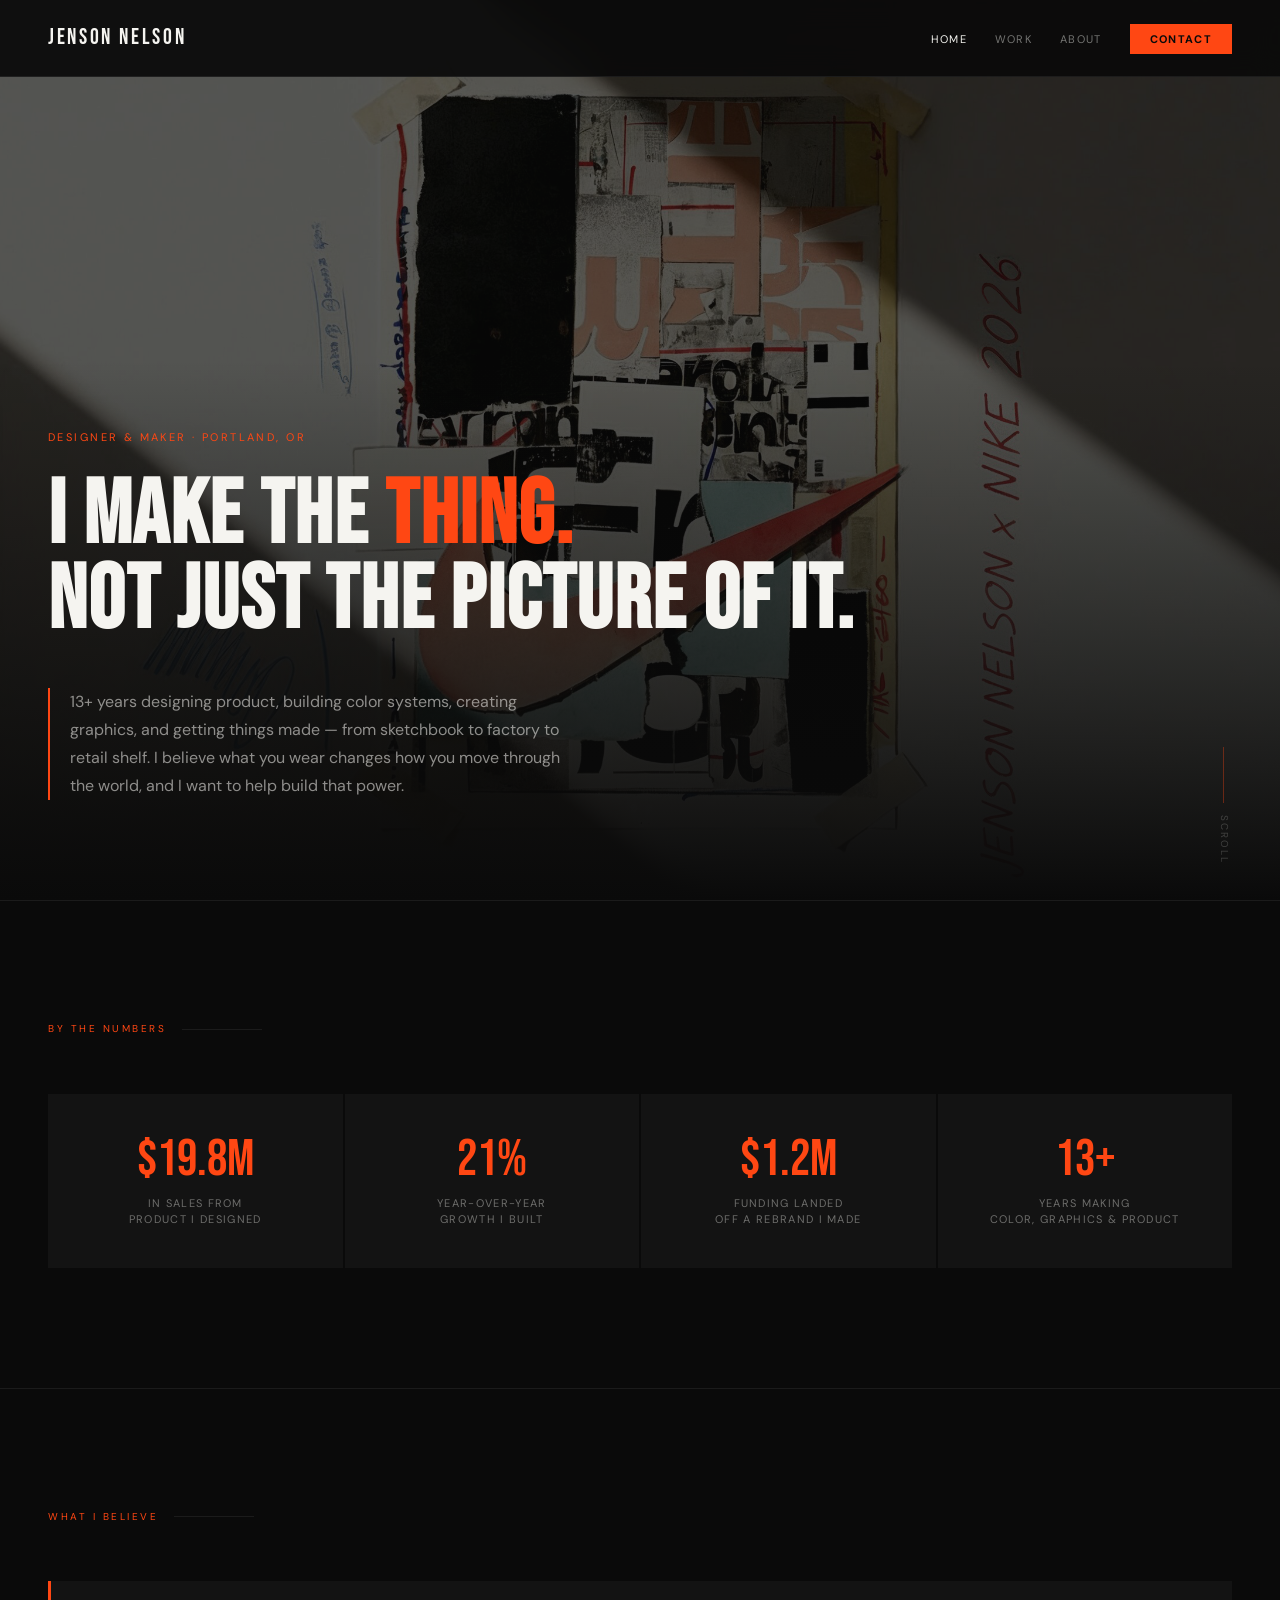
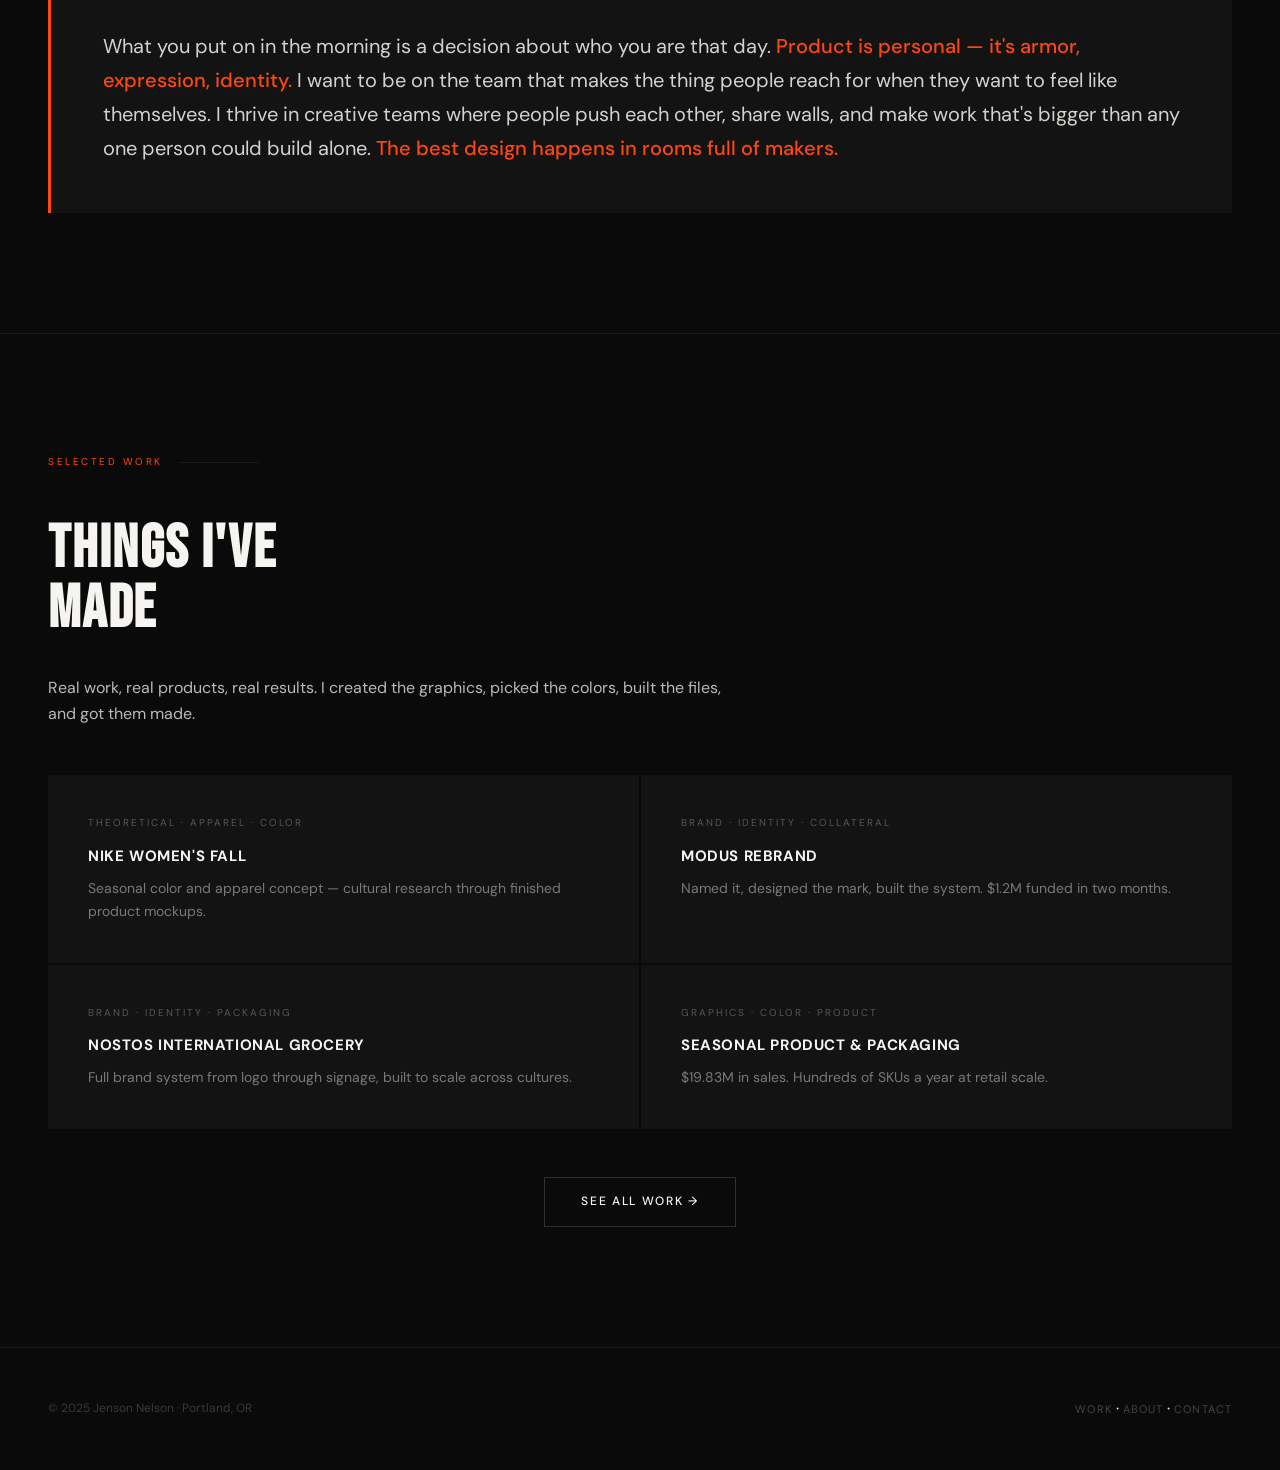
==== Deploy/index.html @ 968c905e "Add files via upload" ====
<!DOCTYPE html>
<html lang="en">
<head>
<meta charset="UTF-8">
<meta name="viewport" content="width=device-width, initial-scale=1.0">
<title>Jenson Nelson — Designer · Color · Graphics · Product</title>
<meta name="description" content="Designer and maker with 13+ years building product, color systems, packaging, and apparel graphics — from sketchbook to retail shelf.">
<link rel="preconnect" href="https://fonts.googleapis.com">
<link rel="preconnect" href="https://fonts.gstatic.com" crossorigin>
<link href="https://fonts.googleapis.com/css2?family=Bebas+Neue&family=DM+Sans:ital,wght@0,300;0,400;0,500;0,700;1,300;1,400&display=swap" rel="stylesheet">
<link rel="stylesheet" href="style.css">
<style>
  /* === HOME-SPECIFIC === */
  .hero {
    min-height: 100vh;
    display: flex;
    flex-direction: column;
    justify-content: flex-end;
    padding: 0 48px 100px;
    position: relative;
    overflow: hidden;
  }
  .hero::before {
    content: '';
    position: absolute;
    inset: 0;
    background: url('hero-bg.jpg') center/cover no-repeat;
    opacity: 0.32;
    pointer-events: none;
  }
  .hero::after {
    content: '';
    position: absolute;
    inset: 0;
    background: linear-gradient(to top, var(--black) 0%, transparent 60%);
    pointer-events: none;
  }
  .hero-content { position: relative; z-index: 2; }
  .hero-eyebrow {
    font-size: 11px;
    letter-spacing: 0.22em;
    text-transform: uppercase;
    color: var(--orange);
    margin-bottom: 28px;
  }
  .hero-title {
    font-family: var(--serif);
    font-size: clamp(46px, 7vw, 96px);
    line-height: 0.95;
    letter-spacing: 0.02em;
    max-width: 860px;
    margin-bottom: 44px;
  }
  .hero-title span { color: var(--orange); }
  .hero-sub {
    font-size: 16px;
    color: rgba(245,244,240,0.55);
    max-width: 520px;
    line-height: 1.75;
    border-left: 2px solid var(--orange);
    padding-left: 20px;
    margin: 0;
  }
  .scroll-cue {
    position: absolute;
    bottom: 36px; right: 48px;
    font-size: 10px;
    letter-spacing: 0.2em;
    text-transform: uppercase;
    color: rgba(245,244,240,0.2);
    writing-mode: vertical-rl;
    display: flex;
    align-items: center;
    gap: 12px;
    z-index: 2;
  }
  .scroll-cue::before {
    content: '';
    display: block;
    width: 1px;
    height: 56px;
    background: rgba(255,71,19,0.35);
  }

  /* Stats */
  .stats {
    display: grid;
    grid-template-columns: repeat(4, 1fr);
    gap: 2px;
    margin-top: 56px;
  }
  .stat {
    background: var(--mid);
    padding: 40px 32px;
    text-align: center;
    position: relative;
    overflow: hidden;
  }
  .stat::after {
    content: '';
    position: absolute;
    bottom: 0; left: 0; right: 0;
    height: 2px;
    background: var(--orange);
    transform: scaleX(0);
    transition: transform 0.4s ease;
  }
  .stat:hover::after { transform: scaleX(1); }
  .stat-num {
    font-family: var(--serif);
    font-size: clamp(34px, 4vw, 52px);
    color: var(--orange);
    line-height: 1;
    margin-bottom: 10px;
  }
  .stat-label {
    font-size: 11px;
    letter-spacing: 0.12em;
    text-transform: uppercase;
    color: rgba(245,244,240,0.4);
    line-height: 1.5;
  }

  /* Philosophy bar */
  .philosophy {
    background: var(--mid);
    border-left: 3px solid var(--orange);
    padding: 48px 52px;
    margin-top: 56px;
    font-size: 20px;
    line-height: 1.7;
    color: rgba(245,244,240,0.85);
  }
  .philosophy em {
    color: var(--orange);
    font-style: normal;
    font-weight: 500;
  }

  /* Work preview cards */
  .preview-grid {
    display: grid;
    grid-template-columns: 1fr 1fr;
    gap: 2px;
    margin-top: 48px;
  }
  .preview-card {
    background: var(--mid);
    padding: 40px;
    text-decoration: none;
    color: inherit;
    position: relative;
    overflow: hidden;
  }
  .preview-card::before {
    content: '';
    position: absolute;
    top: 0; left: 0;
    width: 3px;
    height: 0;
    background: var(--orange);
    transition: height 0.4s ease;
  }
  .preview-card:hover::before { height: 100%; }
  .preview-card:hover { opacity: 1; }
  .preview-card .eyebrow {
    font-size: 10px;
    letter-spacing: 0.2em;
    text-transform: uppercase;
    color: rgba(245,244,240,0.3);
    margin-bottom: 12px;
  }
  .preview-card h4 {
    font-size: 15px;
    text-transform: uppercase;
    letter-spacing: 0.04em;
    color: var(--white);
    margin-bottom: 8px;
  }
  .preview-card p {
    font-size: 14px;
    color: rgba(245,244,240,0.45);
    max-width: 100%;
    margin: 0;
    line-height: 1.65;
  }

  .home-cta {
    text-align: center;
    margin-top: 48px;
  }

  @media (max-width: 900px) {
    .stats { grid-template-columns: 1fr 1fr; }
    .preview-grid { grid-template-columns: 1fr; }
  }
  @media (max-width: 600px) {
    .hero { padding: 0 24px 60px; }
    .stats { grid-template-columns: 1fr; }
    .stat { padding: 28px 24px; }
    .philosophy { padding: 32px 24px; font-size: 17px; }
  }
</style>
</head>
<body>

<nav>
  <a href="index.html" class="nav-name">JENSON NELSON</a>
  <ul class="nav-links">
    <li><a href="index.html" class="active">Home</a></li>
    <li><a href="work.html" class="nav-hide">Work</a></li>
    <li><a href="about.html" class="nav-hide">About</a></li>
    <li><a href="contact.html" class="nav-cta">Contact</a></li>
  </ul>
</nav>

<!-- HERO -->
<div class="hero">
  <div class="hero-content">
    <div class="hero-eyebrow anim-1">Designer & Maker · Portland, OR</div>
    <h1 class="hero-title anim-2">I MAKE THE <span>THING.</span><br>NOT JUST THE PICTURE OF IT.</h1>
    <p class="hero-sub anim-3">13+ years designing product, building color systems, creating graphics, and getting things made — from sketchbook to factory to retail shelf. I believe what you wear changes how you move through the world, and I want to help build that power.</p>
  </div>
  <div class="scroll-cue">Scroll</div>
</div>

<!-- STATS -->
<section id="impact">
  <div class="section-label">By the Numbers</div>
  <div class="stats reveal">
    <div class="stat">
      <div class="stat-num">$19.8M</div>
      <div class="stat-label">In Sales from<br>Product I Designed</div>
    </div>
    <div class="stat">
      <div class="stat-num">21%</div>
      <div class="stat-label">Year-over-Year<br>Growth I Built</div>
    </div>
    <div class="stat">
      <div class="stat-num">$1.2M</div>
      <div class="stat-label">Funding Landed<br>off a Rebrand I Made</div>
    </div>
    <div class="stat">
      <div class="stat-num">13+</div>
      <div class="stat-label">Years Making<br>Color, Graphics & Product</div>
    </div>
  </div>
</section>

<!-- PHILOSOPHY -->
<section>
  <div class="section-label">What I Believe</div>
  <div class="philosophy reveal">
    What you put on in the morning is a decision about who you are that day. <em>Product is personal — it's armor, expression, identity.</em> I want to be on the team that makes the thing people reach for when they want to feel like themselves. I thrive in creative teams where people push each other, share walls, and make work that's bigger than any one person could build alone. <em>The best design happens in rooms full of makers.</em>
  </div>
</section>

<!-- WORK PREVIEW -->
<section>
  <div class="section-label">Selected Work</div>
  <h2 class="reveal">THINGS I'VE<br>MADE</h2>
  <p class="reveal">Real work, real products, real results. I created the graphics, picked the colors, built the files, and got them made.</p>

  <div class="preview-grid reveal">
    <a href="work.html#nike-womens" class="preview-card">
      <div class="eyebrow">Theoretical · Apparel · Color</div>
      <h4>Nike Women's Fall</h4>
      <p>Seasonal color and apparel concept — cultural research through finished product mockups.</p>
    </a>
    <a href="work.html#modus" class="preview-card">
      <div class="eyebrow">Brand · Identity · Collateral</div>
      <h4>Modus Rebrand</h4>
      <p>Named it, designed the mark, built the system. $1.2M funded in two months.</p>
    </a>
    <a href="work.html#nostos" class="preview-card">
      <div class="eyebrow">Brand · Identity · Packaging</div>
      <h4>Nostos International Grocery</h4>
      <p>Full brand system from logo through signage, built to scale across cultures.</p>
    </a>
    <a href="work.html#seasonal" class="preview-card">
      <div class="eyebrow">Graphics · Color · Product</div>
      <h4>Seasonal Product & Packaging</h4>
      <p>$19.83M in sales. Hundreds of SKUs a year at retail scale.</p>
    </a>
  </div>

  <div class="home-cta reveal" style="margin-top: 48px;">
    <a href="work.html" class="btn-secondary">See All Work →</a>
  </div>
</section>

<footer>
  <p>&copy; 2025 Jenson Nelson · Portland, OR</p>
  <nav>
    <a href="work.html">Work</a> &nbsp;&middot;&nbsp;
    <a href="about.html">About</a> &nbsp;&middot;&nbsp;
    <a href="contact.html">Contact</a>
  </nav>
</footer>

<script>
  const reveals = document.querySelectorAll('.reveal');
  const observer = new IntersectionObserver((entries) => {
    entries.forEach(entry => {
      if (entry.isIntersecting) {
        entry.target.classList.add('visible');
        observer.unobserve(entry.target);
      }
    });
  }, { threshold: 0.12 });
  reveals.forEach(el => observer.observe(el));
</script>
</body>
</html>
---- Deploy/style.css ----
@import url('https://fonts.googleapis.com/css2?family=Bebas+Neue&family=DM+Sans:ital,wght@0,300;0,400;0,500;0,700;1,300;1,400&display=swap');

*, *::before, *::after { box-sizing: border-box; margin: 0; padding: 0; }

:root {
  --black: #0a0a0a;
  --white: #f5f4f0;
  --orange: #FF4713;
  --mid: #131313;
  --rule: rgba(255,255,255,0.07);
  --serif: 'Bebas Neue', sans-serif;
  --body: 'DM Sans', sans-serif;
}

html { scroll-behavior: smooth; }

body {
  background: var(--black);
  color: var(--white);
  font-family: var(--body);
  font-size: 16px;
  line-height: 1.65;
  -webkit-font-smoothing: antialiased;
}

a { color: var(--orange); text-decoration: none; transition: opacity 0.2s; }
a:hover { opacity: 0.75; }

/* === NAV === */
nav {
  position: fixed;
  top: 0; left: 0; right: 0;
  z-index: 100;
  display: flex;
  justify-content: space-between;
  align-items: center;
  padding: 20px 48px;
  background: rgba(10,10,10,0.92);
  backdrop-filter: blur(14px);
  -webkit-backdrop-filter: blur(14px);
  border-bottom: 1px solid var(--rule);
}
.nav-name {
  font-family: var(--serif);
  font-size: 22px;
  letter-spacing: 0.12em;
  color: var(--white);
  text-decoration: none;
}
.nav-name:hover { opacity: 1; }
.nav-links { display: flex; gap: 28px; list-style: none; align-items: center; }
.nav-links a {
  color: rgba(245,244,240,0.45);
  font-size: 11px;
  letter-spacing: 0.12em;
  text-transform: uppercase;
  transition: color 0.2s;
  text-decoration: none;
}
.nav-links a:hover { color: var(--white); opacity: 1; }
.nav-links a.active { color: var(--white); }
.nav-cta {
  background: var(--orange) !important;
  color: var(--black) !important;
  padding: 8px 20px;
  font-weight: 700 !important;
  font-size: 11px;
  letter-spacing: 0.1em;
  text-transform: uppercase;
}
.nav-cta:hover { background: #e03e10 !important; opacity: 1 !important; }

/* === SHARED SECTION === */
section { padding: 120px 48px; border-top: 1px solid var(--rule); }

.section-label {
  font-size: 10px;
  letter-spacing: 0.25em;
  text-transform: uppercase;
  color: var(--orange);
  margin-bottom: 48px;
  display: flex;
  align-items: center;
  gap: 16px;
}
.section-label::after {
  content: '';
  flex: 1;
  height: 1px;
  background: var(--rule);
  max-width: 80px;
}

h2 {
  font-family: var(--serif);
  font-size: clamp(34px, 5vw, 60px);
  letter-spacing: 0.03em;
  line-height: 1;
  margin-bottom: 36px;
}

p { color: rgba(245,244,240,0.75); max-width: 700px; margin-bottom: 20px; }
strong { color: var(--white); font-weight: 500; }

/* === BUTTONS === */
.btn-primary {
  display: inline-block;
  background: var(--orange);
  color: var(--black);
  padding: 14px 36px;
  font-size: 12px;
  font-weight: 700;
  letter-spacing: 0.14em;
  text-transform: uppercase;
  text-decoration: none;
  transition: background 0.2s;
}
.btn-primary:hover { background: #e03e10; opacity: 1; }
.btn-secondary {
  display: inline-block;
  border: 1px solid rgba(245,244,240,0.15);
  color: var(--white);
  padding: 14px 36px;
  font-size: 12px;
  font-weight: 500;
  letter-spacing: 0.14em;
  text-transform: uppercase;
  text-decoration: none;
  transition: border-color 0.2s;
}
.btn-secondary:hover { border-color: rgba(245,244,240,0.4); opacity: 1; }

/* === FOOTER === */
footer {
  padding: 48px;
  border-top: 1px solid var(--rule);
  display: flex;
  justify-content: space-between;
  align-items: center;
}
footer p {
  font-size: 12px;
  color: rgba(245,244,240,0.2);
  margin: 0;
  max-width: 100%;
}
footer nav { position: static; border: none; background: none; backdrop-filter: none; padding: 0; }
footer nav a {
  font-size: 11px;
  letter-spacing: 0.1em;
  text-transform: uppercase;
  color: rgba(245,244,240,0.25);
}
footer nav a:hover { color: var(--white); opacity: 1; }

/* === ANIMATIONS === */
@keyframes fadeUp {
  from { opacity: 0; transform: translateY(24px); }
  to { opacity: 1; transform: translateY(0); }
}
.anim-1 { animation: fadeUp 0.7s ease 0.2s both; }
.anim-2 { animation: fadeUp 0.7s ease 0.35s both; }
.anim-3 { animation: fadeUp 0.7s ease 0.5s both; }
.anim-4 { animation: fadeUp 0.7s ease 0.65s both; }

.reveal {
  opacity: 0;
  transform: translateY(20px);
  transition: opacity 0.6s ease, transform 0.6s ease;
}
.reveal.visible { opacity: 1; transform: translateY(0); }

/* === RESPONSIVE === */
@media (max-width: 600px) {
  nav { padding: 16px 24px; }
  .nav-links .nav-hide { display: none; }
  section { padding: 80px 24px; }
  footer { padding: 32px 24px; flex-direction: column; gap: 16px; text-align: center; }
}
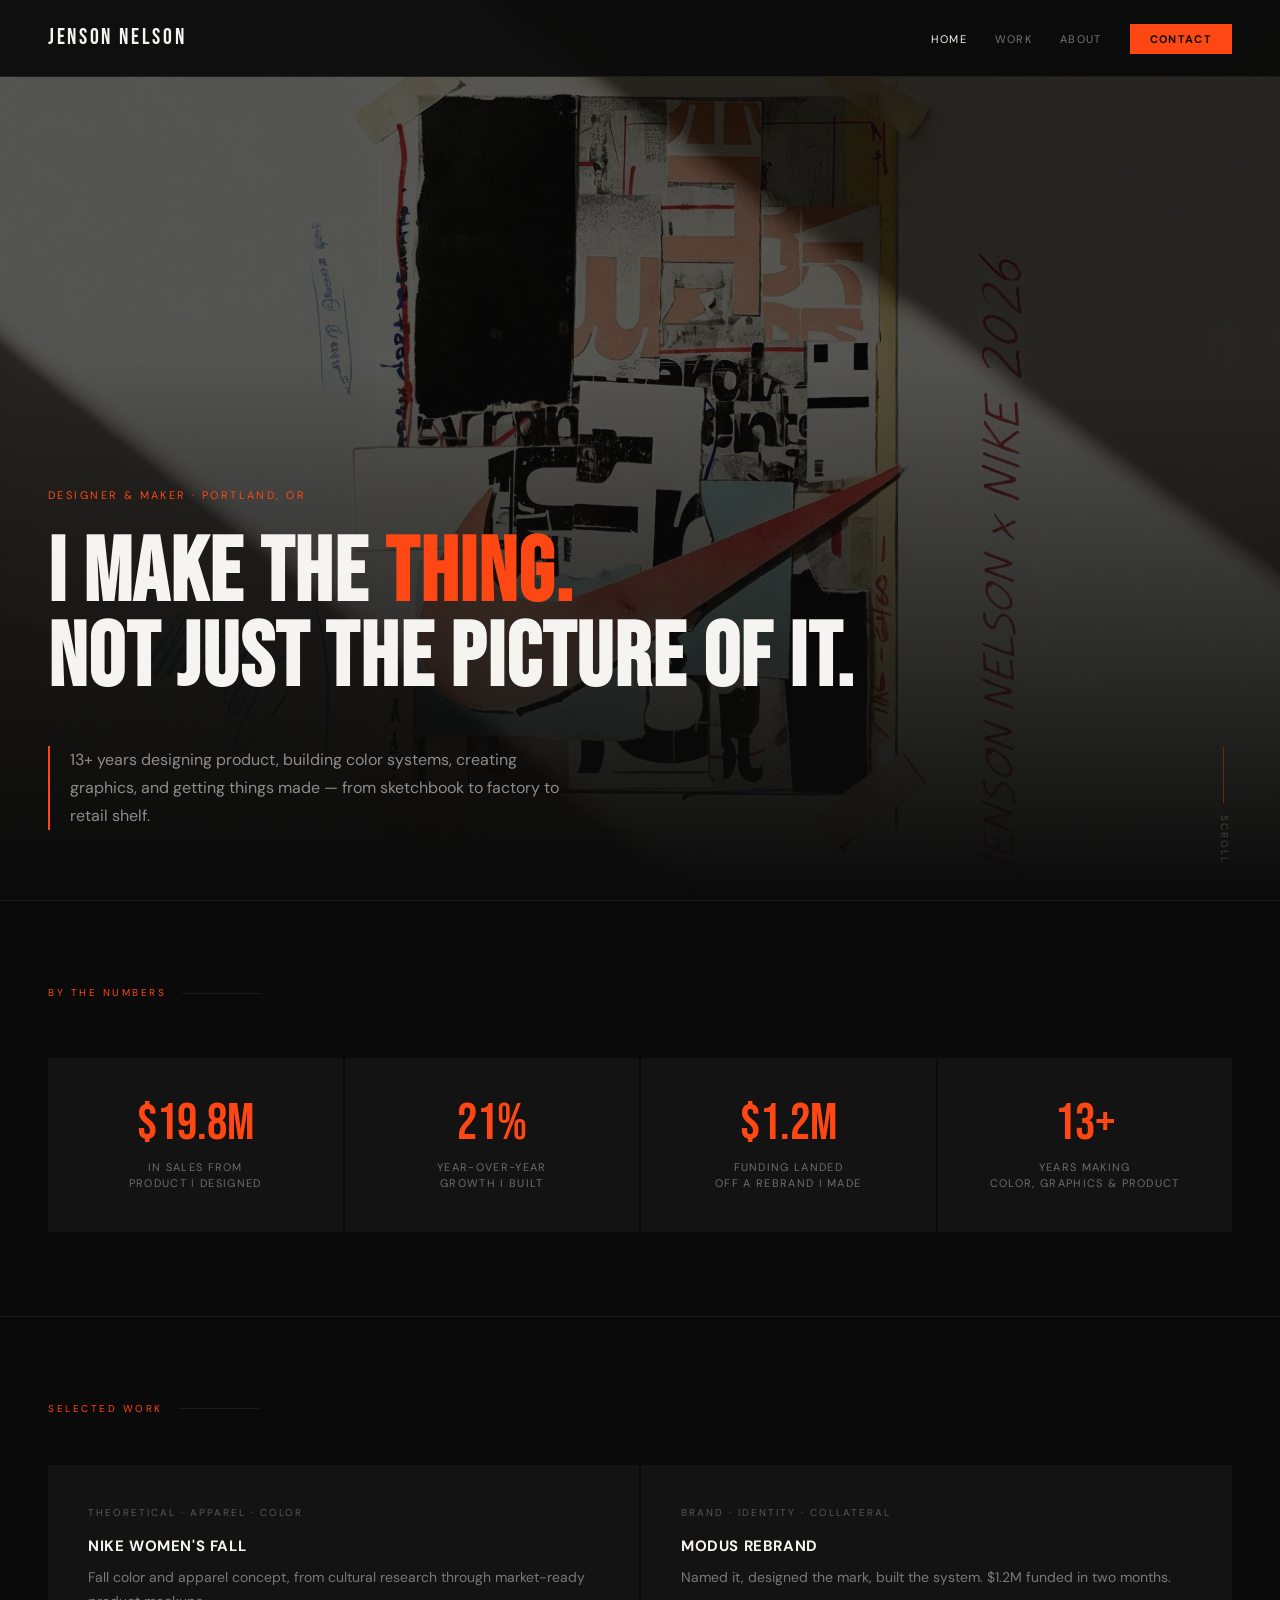
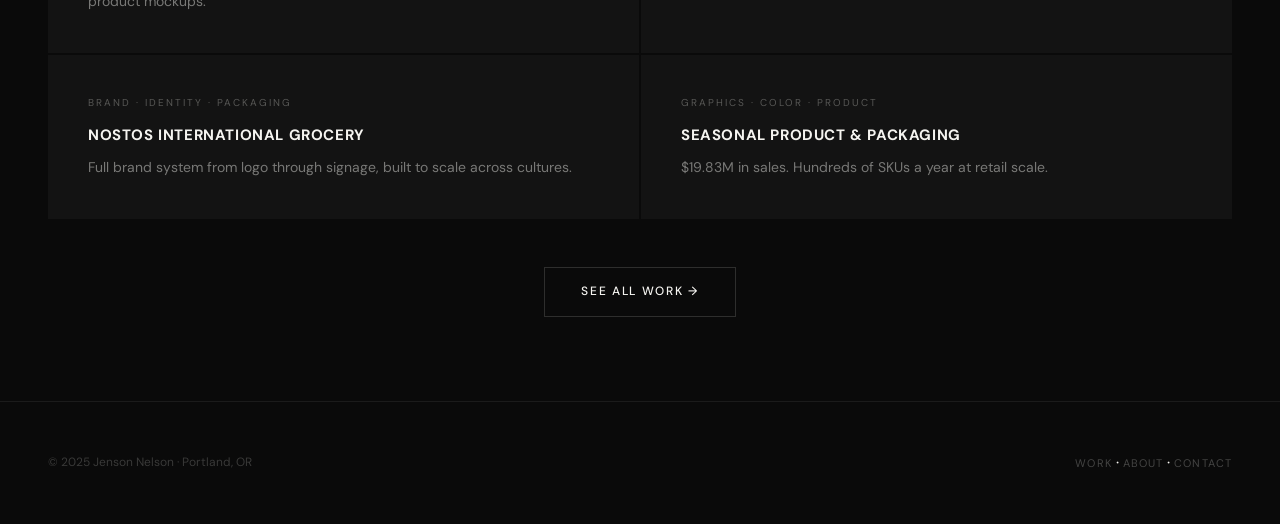
==== commit 31fc9101: "Update index.html gjg to jdi" ====
--- a/Deploy/index.html
+++ b/Deploy/index.html
@@ -16,7 +16,7 @@
     display: flex;
     flex-direction: column;
     justify-content: flex-end;
-    padding: 0 48px 100px;
+    padding: 0 48px 70px;
     position: relative;
     overflow: hidden;
   }
@@ -195,7 +195,7 @@
     .preview-grid { grid-template-columns: 1fr; }
   }
   @media (max-width: 600px) {
-    .hero { padding: 0 24px 60px; }
+    .hero { padding: 0 24px 42px; }
     .stats { grid-template-columns: 1fr; }
     .stat { padding: 28px 24px; }
     .philosophy { padding: 32px 24px; font-size: 17px; }
@@ -208,8 +208,8 @@
   <a href="index.html" class="nav-name">JENSON NELSON</a>
   <ul class="nav-links">
     <li><a href="index.html" class="active">Home</a></li>
-    <li><a href="work.html" class="nav-hide">Work</a></li>
-    <li><a href="about.html" class="nav-hide">About</a></li>
+    <li><a href="work.html">Work</a></li>
+    <li><a href="about.html">About</a></li>
     <li><a href="contact.html" class="nav-cta">Contact</a></li>
   </ul>
 </nav>
@@ -219,7 +219,7 @@
   <div class="hero-content">
     <div class="hero-eyebrow anim-1">Designer & Maker · Portland, OR</div>
     <h1 class="hero-title anim-2">I MAKE THE <span>THING.</span><br>NOT JUST THE PICTURE OF IT.</h1>
-    <p class="hero-sub anim-3">13+ years designing product, building color systems, creating graphics, and getting things made — from sketchbook to factory to retail shelf. I believe what you wear changes how you move through the world, and I want to help build that power.</p>
+    <p class="hero-sub anim-3">13+ years designing product, building color systems, creating graphics, and getting things made — from sketchbook to factory to retail shelf.</p>
   </div>
   <div class="scroll-cue">Scroll</div>
 </div>
@@ -247,25 +247,14 @@
   </div>
 </section>
 
-<!-- PHILOSOPHY -->
-<section>
-  <div class="section-label">What I Believe</div>
-  <div class="philosophy reveal">
-    What you put on in the morning is a decision about who you are that day. <em>Product is personal — it's armor, expression, identity.</em> I want to be on the team that makes the thing people reach for when they want to feel like themselves. I thrive in creative teams where people push each other, share walls, and make work that's bigger than any one person could build alone. <em>The best design happens in rooms full of makers.</em>
-  </div>
-</section>
-
 <!-- WORK PREVIEW -->
 <section>
   <div class="section-label">Selected Work</div>
-  <h2 class="reveal">THINGS I'VE<br>MADE</h2>
-  <p class="reveal">Real work, real products, real results. I created the graphics, picked the colors, built the files, and got them made.</p>
-
   <div class="preview-grid reveal">
     <a href="work.html#nike-womens" class="preview-card">
       <div class="eyebrow">Theoretical · Apparel · Color</div>
       <h4>Nike Women's Fall</h4>
-      <p>Seasonal color and apparel concept — cultural research through finished product mockups.</p>
+      <p>Fall color and apparel concept, from cultural research through market-ready product mockups.</p>
     </a>
     <a href="work.html#modus" class="preview-card">
       <div class="eyebrow">Brand · Identity · Collateral</div>
--- a/Deploy/style.css
+++ b/Deploy/style.css
@@ -71,7 +71,7 @@
 .nav-cta:hover { background: #e03e10 !important; opacity: 1 !important; }
 
 /* === SHARED SECTION === */
-section { padding: 120px 48px; border-top: 1px solid var(--rule); }
+section { padding: 84px 48px; border-top: 1px solid var(--rule); }
 
 .section-label {
   font-size: 10px;
@@ -174,6 +174,6 @@
 @media (max-width: 600px) {
   nav { padding: 16px 24px; }
   .nav-links .nav-hide { display: none; }
-  section { padding: 80px 24px; }
+  section { padding: 56px 24px; }
   footer { padding: 32px 24px; flex-direction: column; gap: 16px; text-align: center; }
 }
